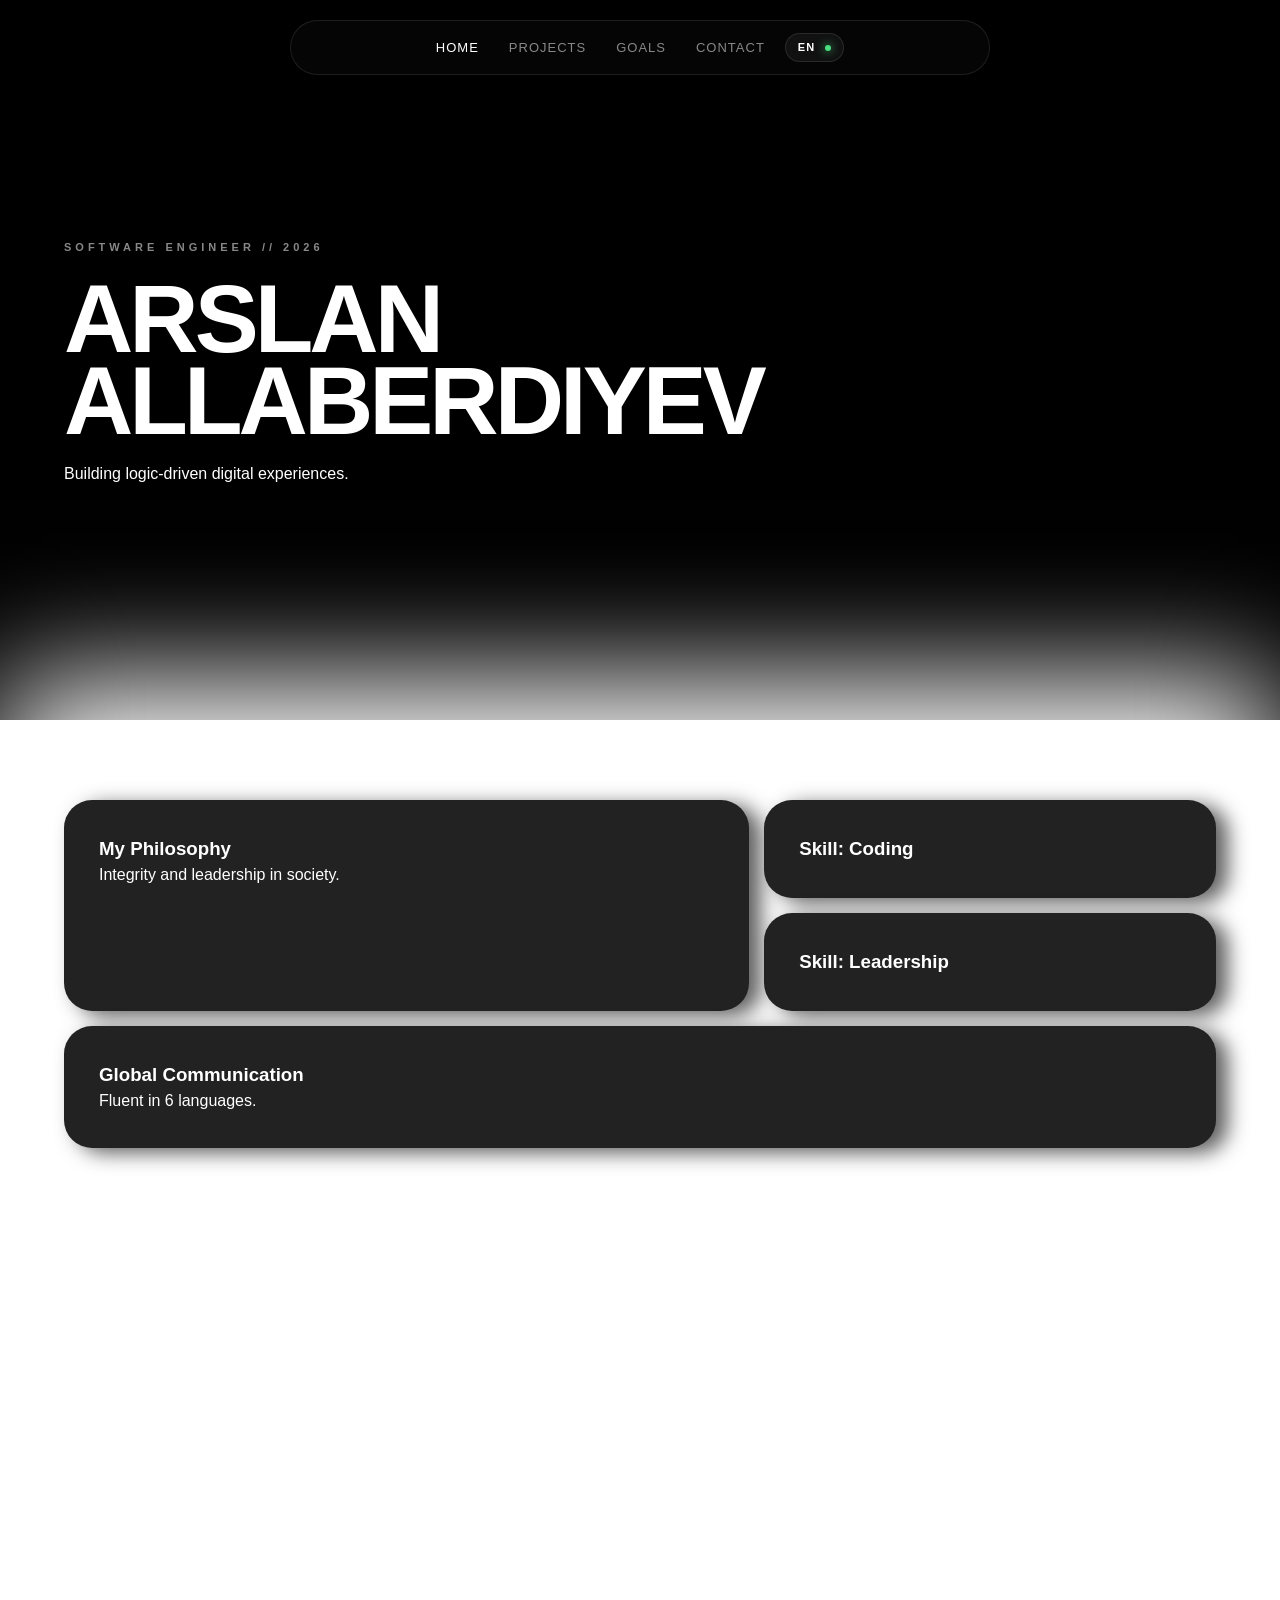
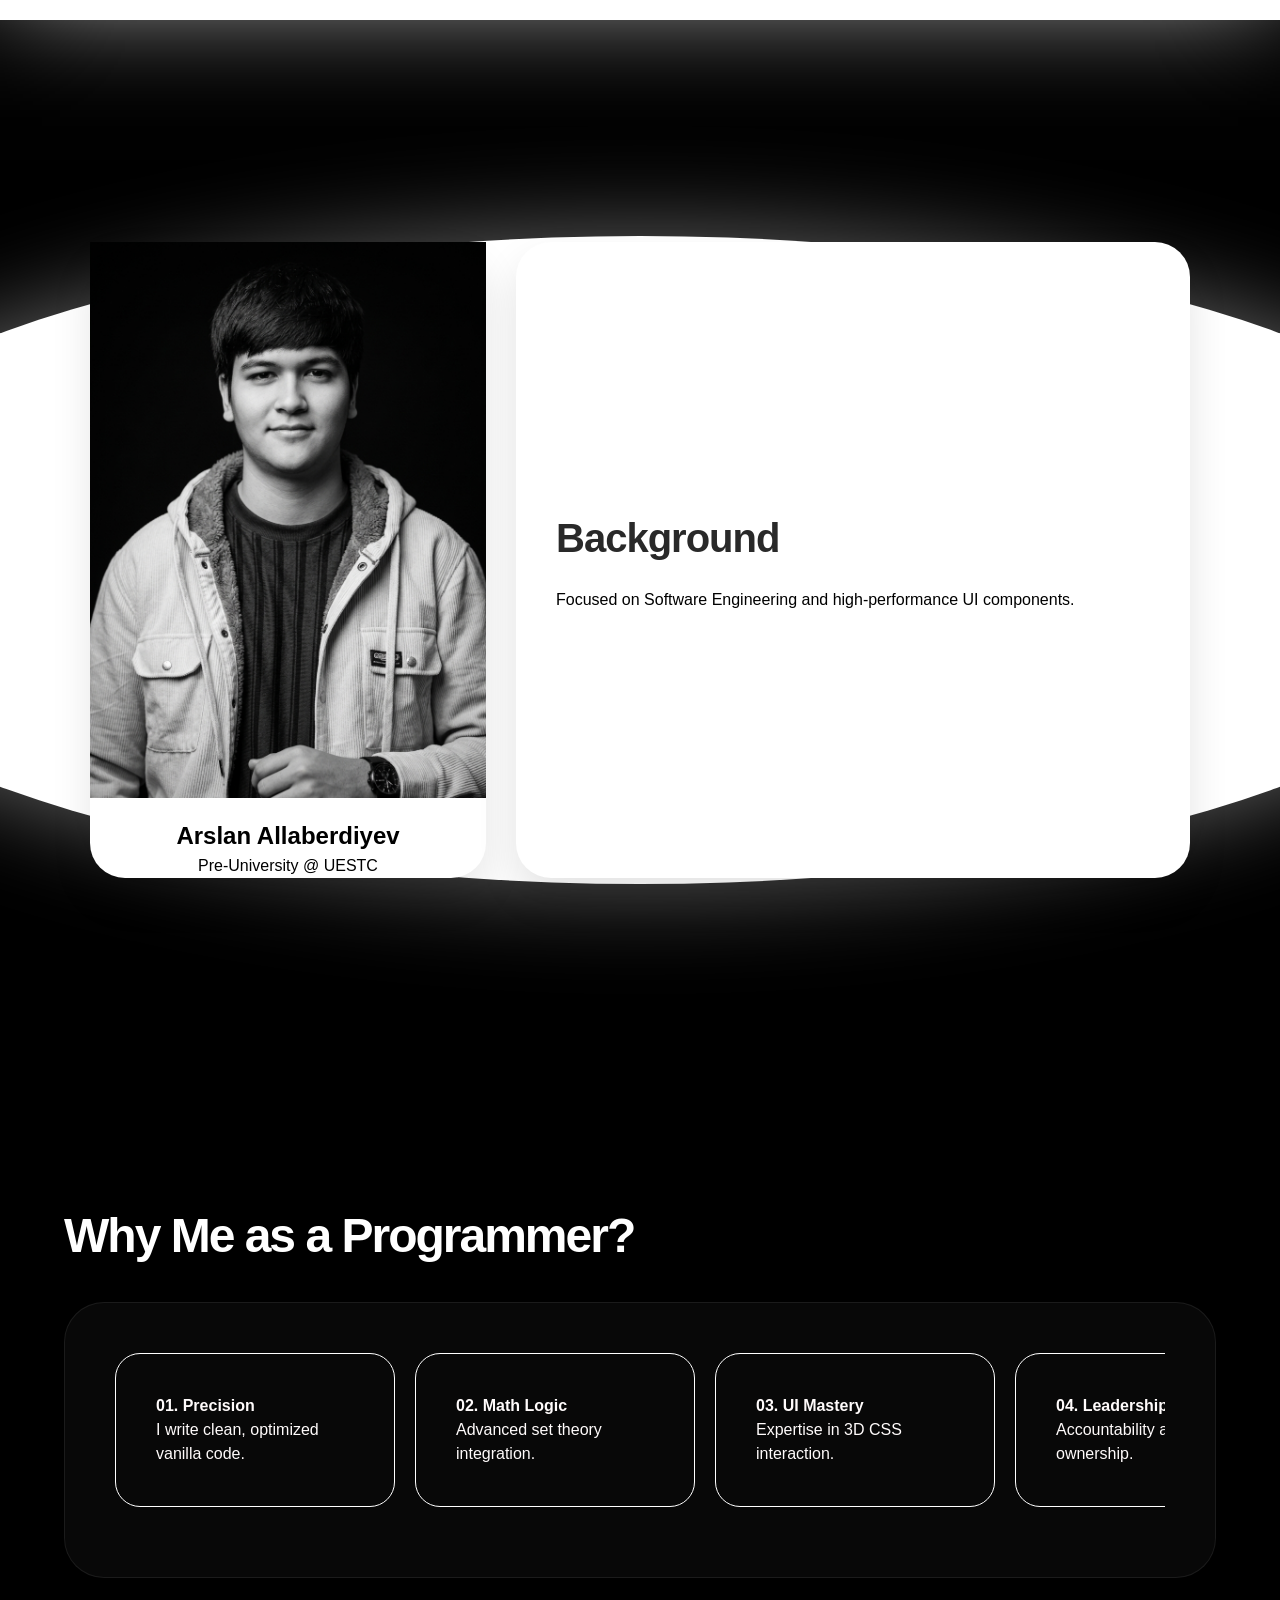
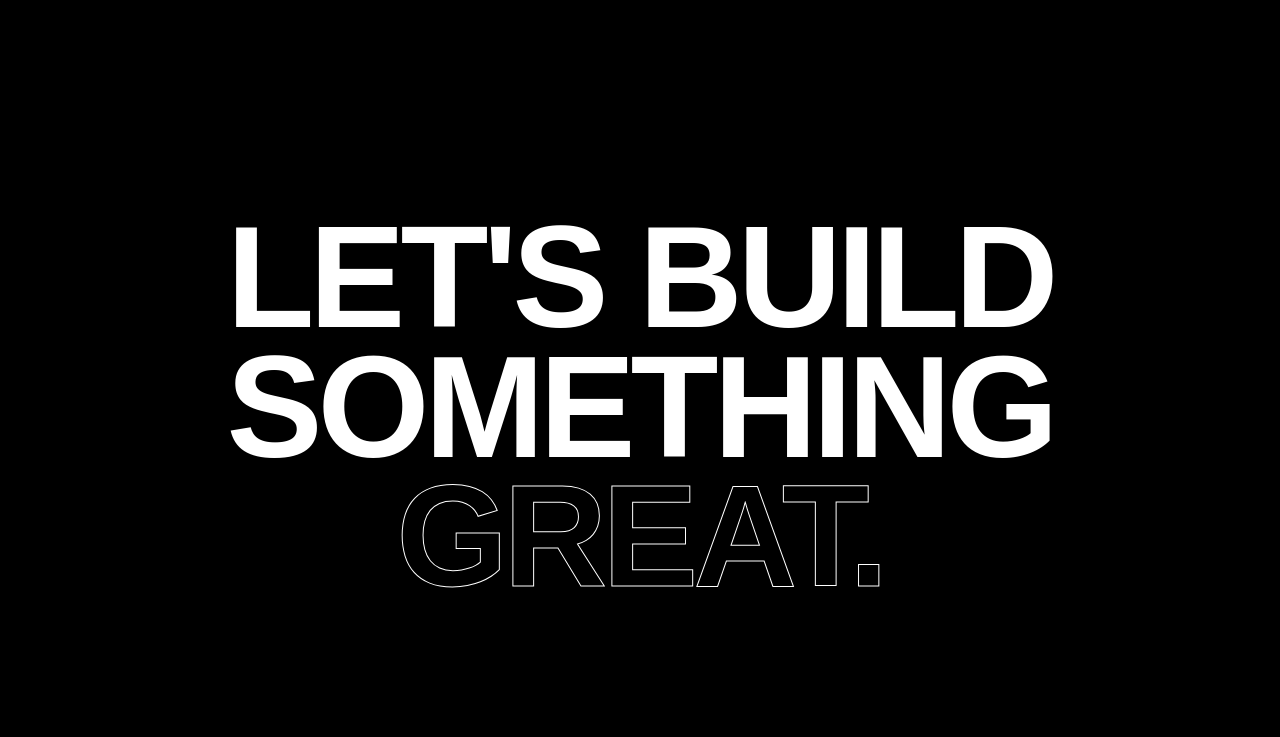
==== index.html @ 882bba83 "Add files via upload This was absolutely brilliant." ====
<!DOCTYPE html>
<html lang="en">
<head>
  <meta charset="UTF-8">
  <meta name="viewport" content="width=device-width, initial-scale=1.0">
  <title>Arslan | Digital Architect</title>
  <link rel="stylesheet" href="style.css">
  <link href="https://fonts.googleapis.com/css2?family=Space+Grotesk:wght@300;400;500;600;700&display=swap" rel="stylesheet">
</head>
<body>

  <nav class="glass-nav">
    <div class="nav-links">
      <a href="index.html" class="active" data-en="Home" data-cn="首页">Home</a>
      <a href="projects.html" data-en="Projects" data-cn="项目">Projects</a>
      <a href="goals.html" data-en="Goals" data-cn="目标">Goals</a>
      <a href="contact.html" data-en="Contact" data-cn="联系方式">Contact</a>
    </div>
    <div class="lang-switch" onclick="toggleLanguage()">
      <span id="lang-text">EN</span>
      <div class="switch-dot"></div>
    </div>
  </nav>

  <section class="intro-section" id="home">
    <div class="intro-content">
      <span class="tag" data-en="SOFTWARE ENGINEER // 2026" data-cn="软件工程师 // 2026">SOFTWARE ENGINEER // 2026</span>
      <h1 data-en="ARSLAN ALLABERDIYEV" data-cn="柏晟华">ARSLAN <br>ALLABERDIYEV</h1>
      <p data-en="Building logic-driven digital experiences." data-cn="构建逻辑驱动的数字化体验。">Building logic-driven digital experiences.</p>
    </div>
  </section>

  <section class="explore-section" id="explore">
    <div class="bento-grid">
      <div class="bento-item w-60 h-2">
        <h3 data-en="My Philosophy" data-cn="我的理念">My Philosophy</h3>
        <p data-en="Integrity and leadership in society." data-cn="社会中的诚信与领导力。">Integrity and leadership in society.</p>
      </div>
      <div class="bento-item w-40 h-1"><h3 data-en="Skill: Coding" data-cn="技能：编程">Skill: Coding</h3></div>
      <div class="bento-item w-40 h-1"><h3 data-en="Skill: Leadership" data-cn="技能：领导力">Skill: Leadership</h3></div>
      <div class="bento-item w-100 h-1">
        <h3 data-en="Global Communication" data-cn="全球沟通">Global Communication</h3>
        <p data-en="Fluent in 6 languages." data-cn="精通六种语言。">Fluent in 6 languages.</p>
      </div>
    </div>
  </section>

  <section class="about-section" id="about">
    <div class="oval-bg"></div>
    <div class="about-container">
      <div class="profile-card">
        <div class="photo-box"><img src="myphoto.jpeg" alt="Arslan" /></div>
        <h2>Arslan Allaberdiyev</h2>
        <p data-en="Pre-University @ UESTC" data-cn="电子科技大学 预科生">Pre-University @ UESTC</p>
      </div>
      <div class="info-card">
        <h3 data-en="Background" data-cn="个人背景">Background</h3>
        <p data-en="Focused on Software Engineering and high-performance UI components. Dedicated to mastering Chinese and Advanced Mathematics." 
           data-cn="专注于软件工程和高性能UI组件。致力于精通汉语和高等数学。">Focused on Software Engineering and high-performance UI components.</p>
      </div>
    </div>
  </section>

  <section class="why-me-section">
    <h2 data-en="Why Me as a Programmer?" data-cn="为什么选择我？">Why Me as a Programmer?</h2>
    <div class="outer-box">
      <div class="scroll-container">
        <div class="reason-box">
          <h4 data-en="01. Precision" data-cn="01. 精确度">01. Precision</h4>
          <p data-en="I write clean, optimized vanilla code." data-cn="我编写整洁、优化的原生代码。">I write clean, optimized vanilla code.</p>
        </div>
        <div class="reason-box">
          <h4 data-en="02. Math Logic" data-cn="02. 数学逻辑">02. Math Logic</h4>
          <p data-en="Advanced set theory integration." data-cn="高等集合论集成。">Advanced set theory integration.</p>
        </div>
        <div class="reason-box">
          <h4 data-en="03. UI Mastery" data-cn="03. UI 精通">03. UI Mastery</h4>
          <p data-en="Expertise in 3D CSS interaction." data-cn="精通 3D CSS 交互设计。">Expertise in 3D CSS interaction.</p>
        </div>
        <div class="reason-box">
          <h4 data-en="04. Leadership" data-cn="04. 领导力">04. Leadership</h4>
          <p data-en="Accountability and ownership." data-cn="责任感与担当。">Accountability and ownership.</p>
        </div>
      </div>
    </div>
  </section>

  <footer class="final-cta">
    <h2 class="big-text" data-en="LET'S BUILD SOMETHING GREAT." data-cn="让我们共同创造卓越。">LET'S BUILD SOMETHING <span class="glow">GREAT.</span></h2>
  </footer>

  <script src="script.js"></script>
</body>
</html>
---- style.css ----
:root {
  --bg-black: #000000;
  --bg-white: #ffffff;
  --glass: rgba(10, 10, 10, 0.57);
  --text-dim: #888;
}

* { margin: 0; padding: 0; box-sizing: border-box; font-family: 'Inter', sans-serif; -webkit-font-smoothing: antialiased; }
body { background: var(--bg-black); color: white; overflow-x: hidden; line-height: 1.5;
  user-select: none; 
  -webkit-tap-highlight-color: transparent;
}

/* --- 1. RESPONSIVE NAV --- */
.glass-nav {
  position: fixed; top: 20px; left: 50%; transform: translateX(-50%);
  width: 90%; max-width: 700px; height: 55px; z-index: 1000;
  background: var(--glass); backdrop-filter: blur(25px);
  border-radius: 100px; border: 1px solid rgba(255,255,255,0.1);
  display: flex; align-items: center; justify-content: center;
}
.nav-links { display: flex; gap: clamp(10px, 3vw, 30px); }
.nav-links a { color: var(--text-dim); text-decoration: none; font-size: 13px; font-weight: 500; transition: 0.3s; text-transform: uppercase; letter-spacing: 1px; }
.nav-links a:hover, .nav-links a.active { color: #fff; }

/* --- 2. INTRO (80vh) --- */
.intro-section {
  height: 80vh; display: flex; align-items: center; padding: 0 5%;
}
.intro-content h1 { font-size: clamp(2.5rem, 10vw, 6rem); line-height: 0.85; letter-spacing: -4px; margin: 20px 0; }
.tag { color: var(--text-dim); font-size: 11px; letter-spacing: 4px; font-weight: 600; }

/* --- 3. EXPLORE (WHITE BENTO) --- */
.explore-section {
  background: var(--bg-white); 
  background: linear-gradient(#FFFFFF, #FFFFFF);
  color: #000; padding: 80px 5%;
  box-shadow: 0 -40px 120px rgba(255, 255, 255, 1);
  min-height: 100vh; position: relative; z-index: 5;
}
.bento-grid {
  display: grid; 
  grid-template-columns: repeat(10, 1fr); 
  gap: 15px; max-width: 1400px; margin: 0 auto;
}
.bento-item { 
  background: #222222; border-radius: 28px; padding: 35px; 
  transition: 0.4s; 
  box-shadow: 12px 5px 20px #222222BA;
  color: #fff;
  font-family: 'Space Grotesk', sans-serif;
}
/* Desktop Grid Sizes */
.w-60 { grid-column: span 6; } .w-40 { grid-column: span 4; } .w-100 { grid-column: span 10; }
.h-2 { grid-row: span 2; }

/* --- 4. ABOUT (OVAL DESIGN) --- */
.about-section {
  background: var(--bg-black); min-height: 120vh; position: relative;
  display: flex; align-items: center; justify-content: center; padding: 100px 5%; overflow: hidden;
}
.oval-bg {
  position: absolute; width: 140%; height: 60%;
  background: var(--bg-white); border-radius: 50%;
  box-shadow: 0 0 100px rgba(255,255,255,0.4); z-index: 1; top: 20%;
}
.about-container {
  z-index: 2; color: #000; display: flex; flex-direction: row; 
  gap: 30px; width: 100%; max-width: 1100px;
}
.profile-card { flex: 1; background: #fff; padding: 0px; border-radius: 35px; text-align: center; box-shadow: 0 20px 40px rgba(0, 0, 0, 0.1); }
.photo-box { width: 100%; aspect-ratio: 1/1.2; background: #F0F0F000; border-radius: 25px; display: flex; align-items: center; justify-content: center; margin-bottom: 20px; font-weight: bold; color: #ccc; }

.info-card { flex: 1.5; padding: 40px; display: flex; flex-direction: column; justify-content: center; color: #000000; 
  background: #FFFFFF;
  border-radius: 35px;
  box-shadow: 0 20px 40px rgba(0, 0, 0, 0.11);
}
.info-card h3 { font-size: 2.5rem; margin-bottom: 20px; letter-spacing: -1px;
color: #292929;}

.photo-box img {
  width: 100%;
}

/* --- 5. WHY ME (SCROLLABLE) --- */
.why-me-section { padding: 100px 5%; max-width: 1400px; margin: 0 auto; }
.why-me-section h2 { font-size: 3rem; margin-bottom: 30px; letter-spacing: -2px; color: #fff; }
.outer-box {
  background: rgba(255,255,255,0.03); border: 1px solid rgba(255,255,255,0.08);
  padding: clamp(20px, 5vw, 50px); border-radius: 40px;
}
.scroll-container {
  display: flex; gap: 20px; overflow-x: auto; padding-bottom: 20px;
  scroll-snap-type: x mandatory; scrollbar-width: none;
}
.reason-box {
  min-width: 280px; flex: 1; scroll-snap-align: start;
  background: transparent; color: #FFFBFB; padding: 40px; border-radius: 25px;
  border: 1px solid #fff;
}

/* --- 6. FOOTER --- */
.final-cta { padding: 15vh 0; text-align: center; }
.big-text { font-size: clamp(3rem, 12vw, 9rem); line-height: 0.9; letter-spacing: -5px; }
.glow { color: transparent; -webkit-text-stroke: 1px #fff; }

/* --- MOBILE RESPONSIVENESS (IPHONE/ANDROID) --- */
@media (max-width: 850px) {
  .bento-grid { grid-template-columns: 1fr; }
  .w-60, .w-40, .w-100 { grid-column: span 1; }
  .h-2 { grid-row: span 1; }
  
  .about-container { flex-direction: column; }
  .oval-bg { width: 200%; height: 50%; top: 25%; }
  
  .intro-section { height: 70vh; }
  .nav-links a { font-size: 11px; margin: 0 5px; }
}

/* --- Language Switcher --- */
.lang-switch {
  margin-left: 20px;
  display: flex;
  align-items: center;
  gap: 10px;
  background: rgba(255, 255, 255, 0.05);
  padding: 5px 12px;
  border-radius: 50px;
  border: 1px solid rgba(255, 255, 255, 0.1);
  cursor: pointer;
  transition: 0.3s;
}

.lang-switch:hover { background: rgba(255, 255, 255, 0.1); }

.switch-dot {
  width: 6px;
  height: 6px;
  background: #4ade80; /* Neon green dot means "active" */
  border-radius: 50%;
  box-shadow: 0 0 10px #4ade80;
}

#lang-text { font-size: 11px; font-weight: bold; letter-spacing: 1px; }

/* --- Project Page Specifics --- */
.project-hero { padding: 120px 5% 40px; }
.glow-text { color: transparent; -webkit-text-stroke: 1px #fff; }

.p-status {
  font-size: 9px;
  border: 1px solid #4ade80;
  color: #4ade80;
  width: fit-content;
  padding: 2px 6px;
  border-radius: 4px;
  margin-bottom: 15px;
}

.tech-stack { display: flex; gap: 10px; margin: 15px 0; }
.tech-stack span { font-size: 10px; color: var(--text-dim); background: rgba(255,255,255,0.05); padding: 4px 8px; border-radius: 4px; 
}

.p-btn {
  display: inline-block;
  margin-top: 200px;
  color: #fff;
  text-decoration: none;
  font-size: 12px;
  border-bottom: 1px solid #000000;
  padding-bottom: 9px;
  transition: 0.3s;
}
.p-btn:hover { letter-spacing: 1px; color: #4ade80; border-color: #4ade80; }

/* Projects Page Specific UI */
.glow-text {
  color: transparent;
  -webkit-text-stroke: 1px #fff;
  text-shadow: 0 0 15px rgba(255, 255, 255, 0.2);
}

.project-card-fx {
  display: flex;
  flex-direction: column;
  justify-content: space-between;
  border: 1px solid rgba(255, 255, 255, 0.08);
}

.p-btn {
  background: #fff;
  color: #000;
  padding: 12px 20px;
  border-radius: 8px;
  font-weight: 700;
  text-decoration: none;
  font-size: 11px;
  letter-spacing: 1px;
  width: fit-content;
  margin-top: auto;
  transition: 0.3s cubic-bezier(0.25, 0.46, 0.45, 0.94);
}

.p-btn:hover {
  background: #4ADE80; /* Neon green on hover */
  transform: translateX(5px);
  box-shadow: 0 0 20px rgba(74, 222, 128, 0.4);
  color: #000;
}

.tech-stack {
  display: flex;
  flex-wrap: wrap;
  gap: 8px;
  margin: 15px 0;
}

.tech-stack span {
  font-size: 9px;
  color: #888;
  background: rgba(255, 255, 255, 0.05);
  padding: 4px 10px;
  border-radius: 100px;
  border: 1px solid rgba(255, 255, 255, 0.1);
}

.text1 {
  height: 50px;
  width: 85%;
  display: flex;
  align-items: center;
  justify-content: start;
  margin-bottom: 20px;
  border-bottom: 1px solid #FFFFFF;
}
.text1 h3{
  margin-left: 12px;
  font-size: 27px;
  color: #FFFFFF;
}

/* --- GOALS PAGE DESIGN --- */
.goals-hero { padding: 140px 5% 60px; }

.timeline-container {
  position: relative;
  max-width: 1000px;
  margin: 50px auto;
  padding: 40px 20px;
}

/* The vertical line in the center */
.timeline-line {
  position: absolute;
  left: 50%;
  top: 0;
  width: 1px;
  height: 100%;
  background: linear-gradient(to bottom, transparent, rgba(255,255,255,0.2), transparent);
  transform: translateX(-50%);
}

.timeline-item {
  width: 50%;
  padding: 20px 40px;
  position: relative;
  margin-bottom: 50px;
}

.timeline-item.left { left: 0; text-align: right; }
.timeline-item.right { left: 50%; text-align: left; }

.time-marker {
  font-family: 'Space Grotesk', sans-serif;
  font-weight: 700;
  font-size: 14px;
  color: #fff;
  margin-bottom: 10px;
  letter-spacing: 2px;
}

.goal-card {
  background: rgba(255, 255, 255, 0.03);
  border: 1px solid rgba(255, 255, 255, 0.08);
  padding: 30px;
  border-radius: 24px;
  transition: 0.4s cubic-bezier(0.25, 0.46, 0.45, 0.94);
  backdrop-filter: blur(10px);
}

.goal-card:hover {
  background: rgba(255, 255, 255, 0.06);
  border-color: #fff;
  transform: scale(1.02);
}

.highlight-card {
  border-color: #4ade8055;
  box-shadow: 0 0 30px rgba(74, 222, 128, 0.1);
}

.goal-status {
  font-size: 9px;
  background: #fff;
  color: #000;
  padding: 3px 8px;
  border-radius: 4px;
  font-weight: 800;
  display: inline-block;
  margin-bottom: 15px;
}

.goal-tags {
  display: flex;
  gap: 10px;
  margin-top: 20px;
  justify-content: inherit;
}

.goal-tags span {
  font-size: 10px;
  color: #888;
  border: 1px solid rgba(255, 255, 255, 0.1);
  padding: 4px 10px;
  border-radius: 100px;
}

/* Mobile Fix for Timeline */
@media (max-width: 768px) {
  .timeline-line { left: 20px; }
  .timeline-item { width: 100%; left: 0 !important; text-align: left !important; padding-left: 50px; }
  .goal-tags { justify-content: flex-start; }
}

.underline{
  text-decoration: underline;
  text-transform: capitalize;
}

/* --- CONTACT PAGE DESIGN --- */
.contact-hero { padding: 140px 5% 40px; }

.contact-main {
  display: flex;
  flex-direction: column;
  justify-content: center;
  background: #fff !important;
  color: #000 !important;
}

.email-display {
  font-size: clamp(1.2rem, 4vw, 2rem);
  font-weight: 700;
  margin: 20px 0;
  letter-spacing: -1px;
}

.social-links {
  display: flex;
  flex-direction: column;
  justify-content: center;
  gap: 10px;
}

.social-links a {
  color: #fff;
  text-decoration: none;
  font-size: 14px;
  font-weight: 600;
  padding: 5px 0;
  border-bottom: 1px solid rgba(255,255,255,0.1);
  transition: 0.3s;
}

.social-links a:hover {
  color: #4ade80;
  padding-left: 5px;
}

.timezone-box {
  display: flex;
  align-items: center;
  justify-content: center;
  background: rgba(255,255,255,0.02) !important;
}

.time-flex {
  display: flex;
  align-items: center;
  gap: 20px;
}

.time-flex p { font-size: 10px; color: #888; letter-spacing: 2px; }

#local-time { font-variant-numeric: tabular-nums; color: #fff; }

@media (max-width: 850px) {
  .time-flex { flex-direction: column; gap: 5px; }
}

.student-id-card {
  background: linear-gradient(90deg, rgba(255,255,255,0.02), rgba(255,255,255,0.05)) !important;
  border: 1px dashed rgba(255,255,255,0.1) !important;
}

#id-display {
  font-family: 'Space Grotesk', sans-serif;
  letter-spacing: 4px;
  color: #888;
  font-size: clamp(1rem, 3vw, 1.5rem);
}
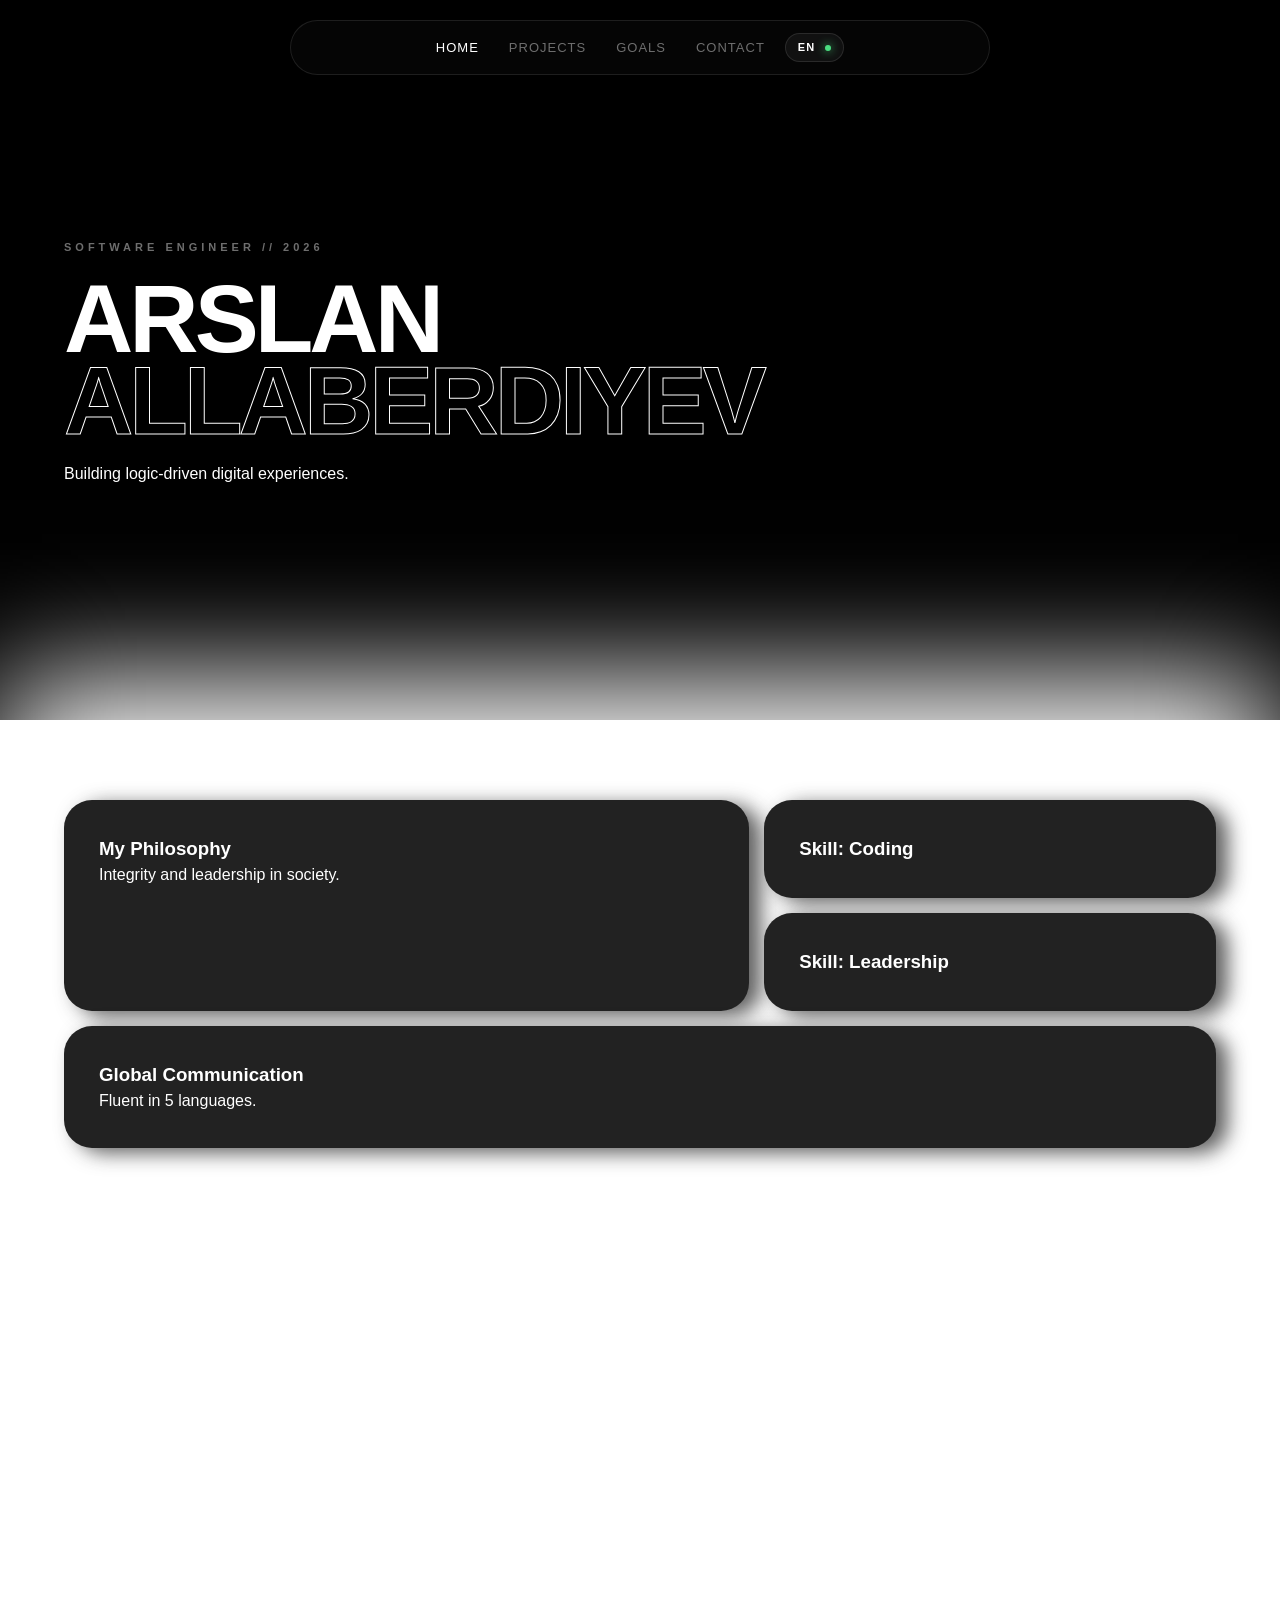
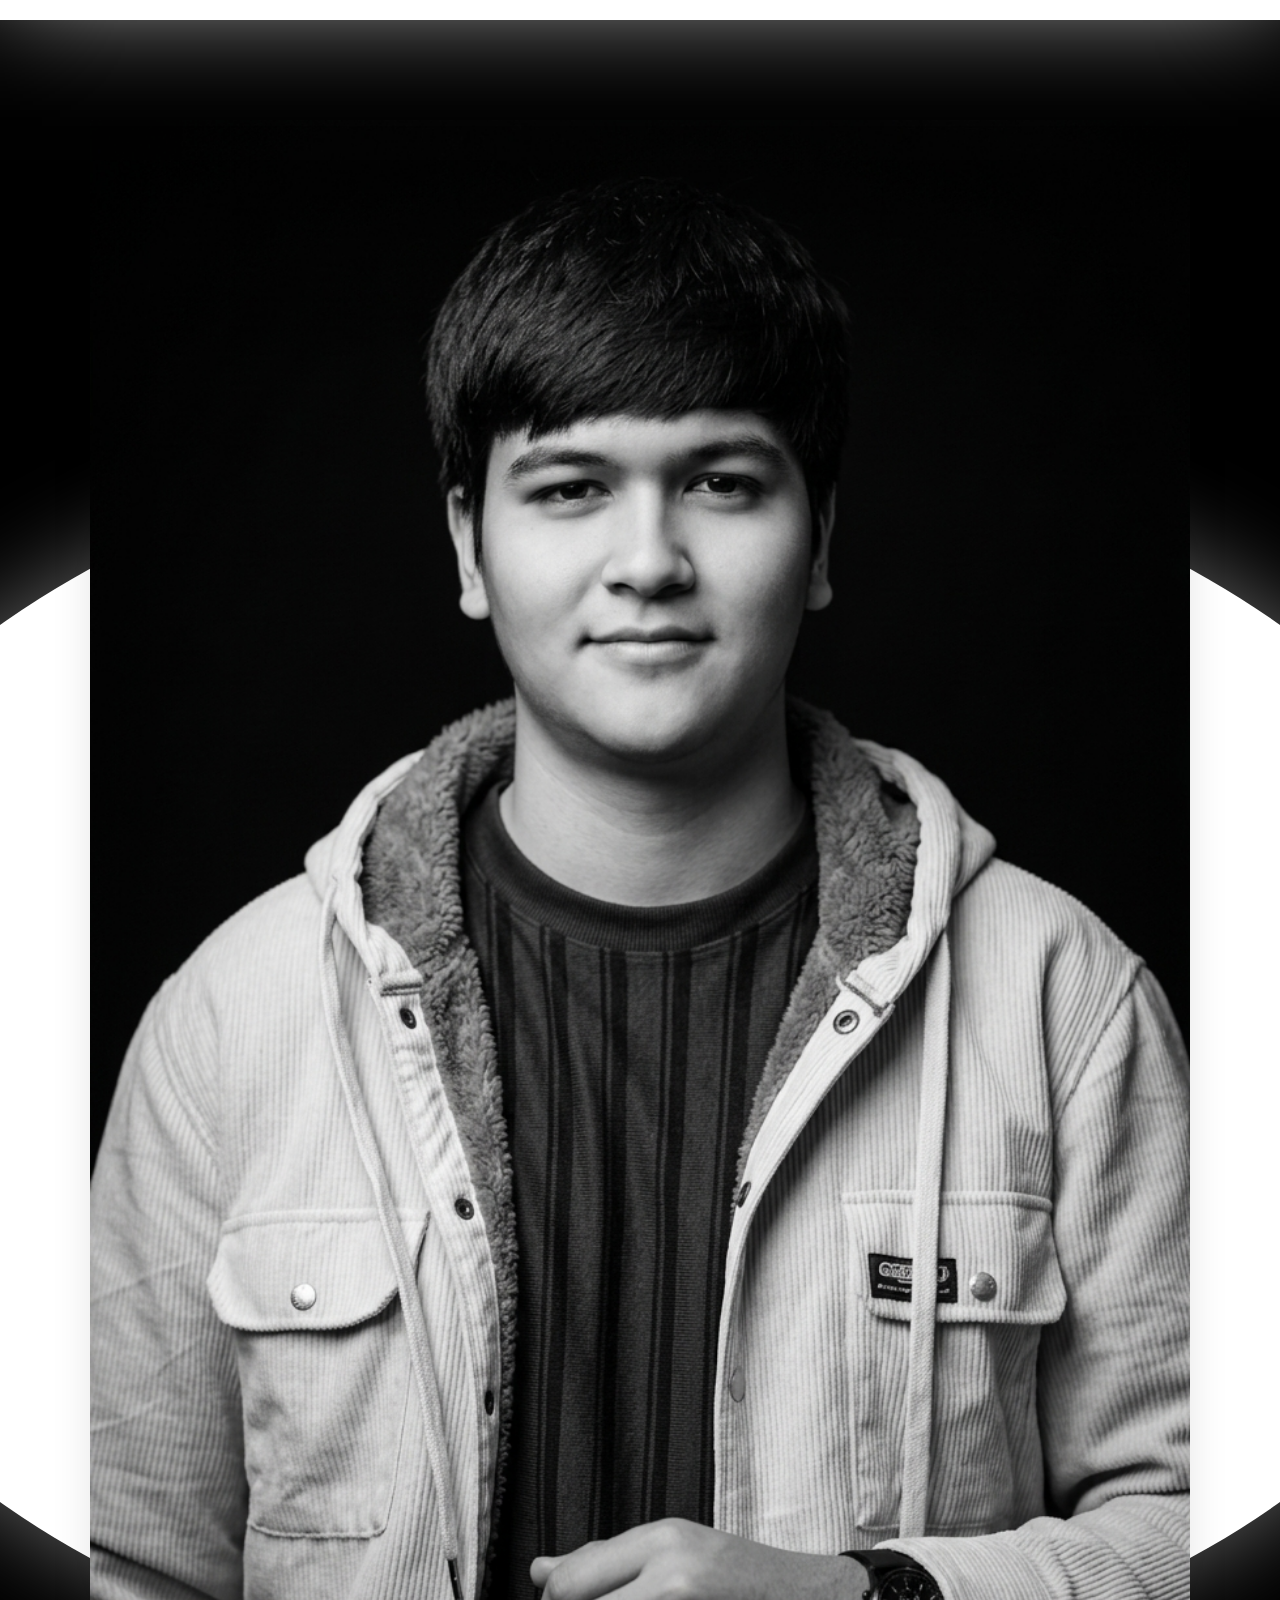
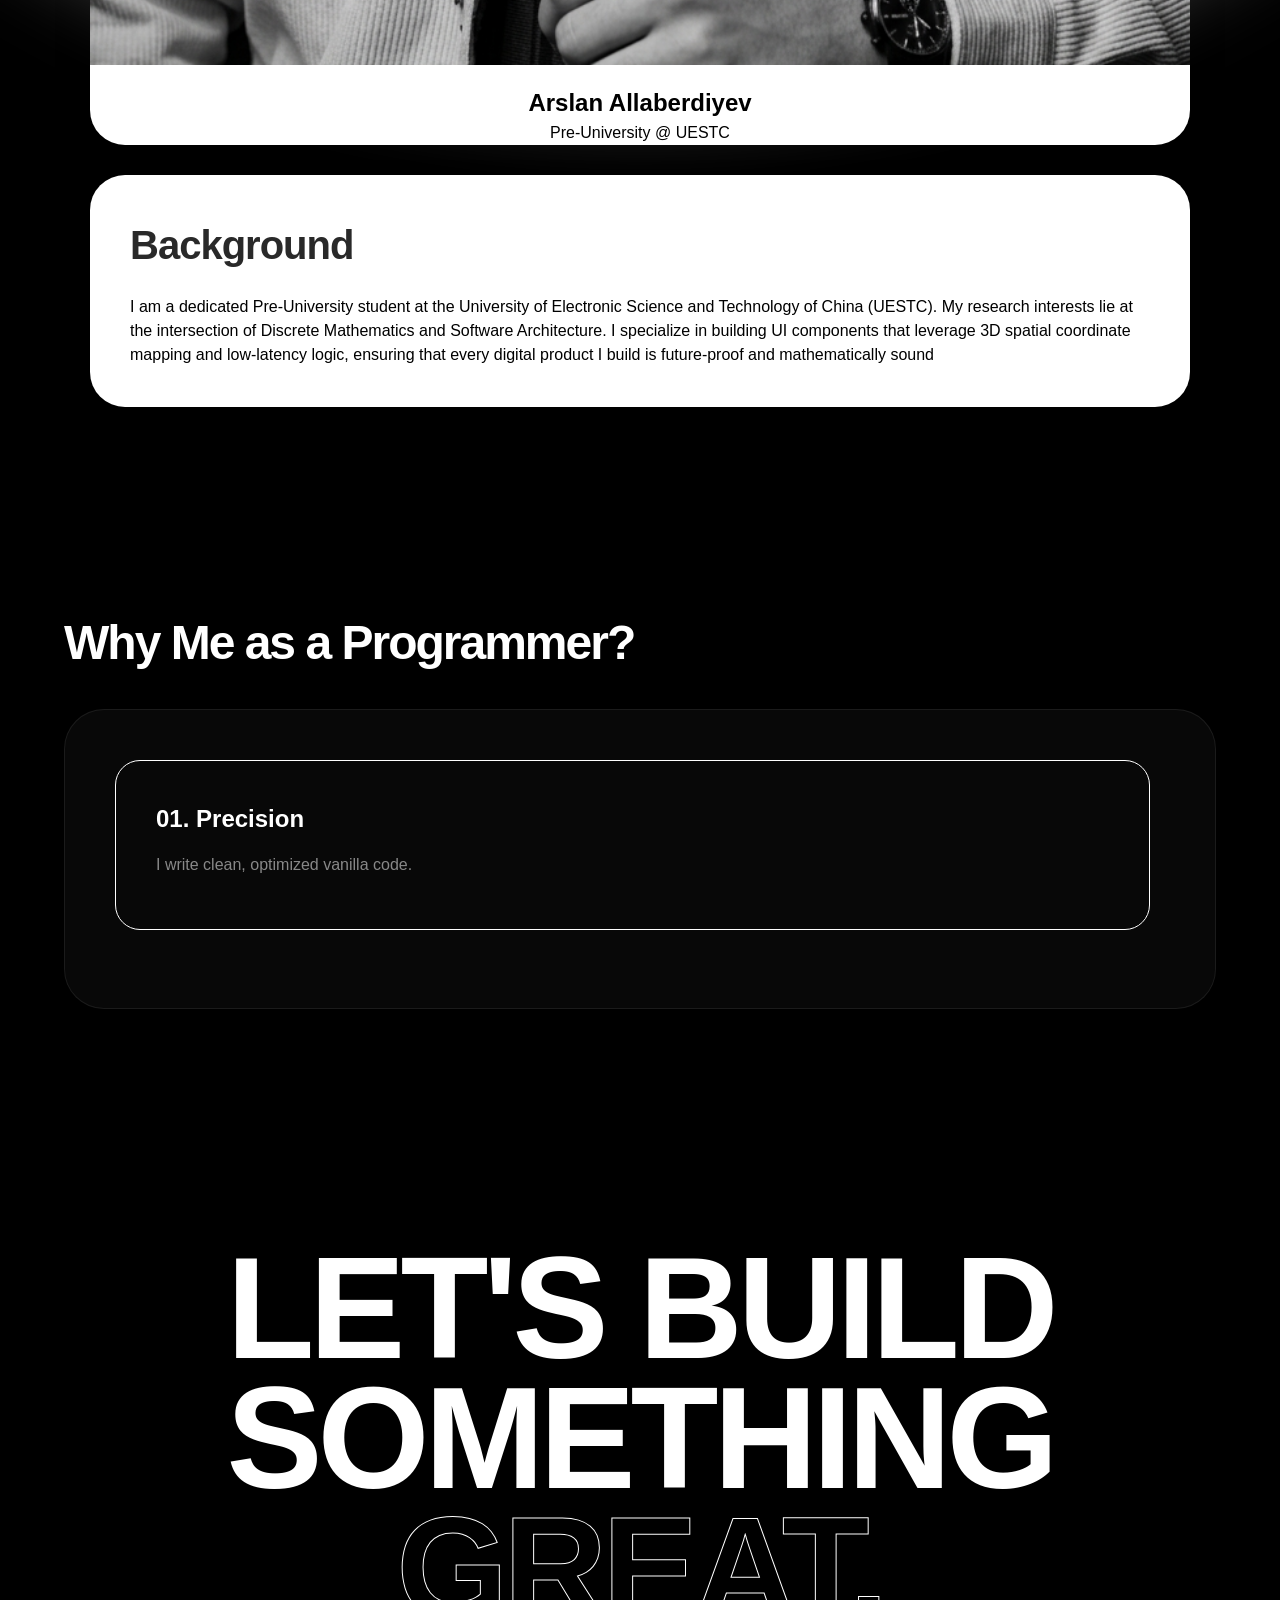
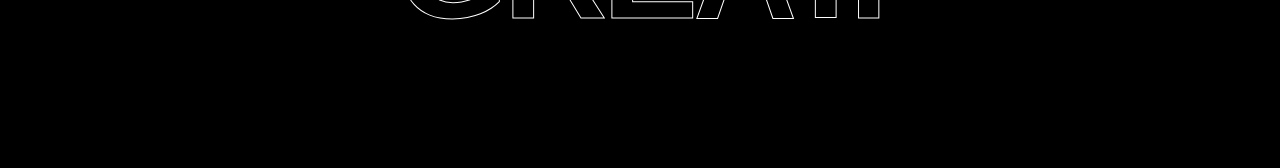
==== commit 7eb315c1: "Add files via upload" ====
--- a/index.html
+++ b/index.html
@@ -25,7 +25,7 @@
   <section class="intro-section" id="home">
     <div class="intro-content">
       <span class="tag" data-en="SOFTWARE ENGINEER // 2026" data-cn="软件工程师 // 2026">SOFTWARE ENGINEER // 2026</span>
-      <h1 data-en="ARSLAN ALLABERDIYEV" data-cn="柏晟华">ARSLAN <br>ALLABERDIYEV</h1>
+      <h1 data-en="ARSLAN <span class='glow'>ALLABERDIYEV</span>" data-cn="柏晟华">ARSLAN <br><span class="glow">ALLABERDIYEV</span></h1>
       <p data-en="Building logic-driven digital experiences." data-cn="构建逻辑驱动的数字化体验。">Building logic-driven digital experiences.</p>
     </div>
   </section>
@@ -40,7 +40,7 @@
       <div class="bento-item w-40 h-1"><h3 data-en="Skill: Leadership" data-cn="技能：领导力">Skill: Leadership</h3></div>
       <div class="bento-item w-100 h-1">
         <h3 data-en="Global Communication" data-cn="全球沟通">Global Communication</h3>
-        <p data-en="Fluent in 6 languages." data-cn="精通六种语言。">Fluent in 6 languages.</p>
+        <p data-en="Fluent in 5 languages." data-cn="精通五种语言。">Fluent in 5 languages.</p>
       </div>
     </div>
   </section>
@@ -55,13 +55,13 @@
       </div>
       <div class="info-card">
         <h3 data-en="Background" data-cn="个人背景">Background</h3>
-        <p data-en="Focused on Software Engineering and high-performance UI components. Dedicated to mastering Chinese and Advanced Mathematics." 
-           data-cn="专注于软件工程和高性能UI组件。致力于精通汉语和高等数学。">Focused on Software Engineering and high-performance UI components.</p>
+        <p data-en="I am a dedicated Pre-University student at the University of Electronic Science and Technology of China (UESTC). My research interests lie at the intersection of Discrete Mathematics and Software Architecture. I specialize in building UI components that leverage 3D spatial coordinate mapping and low-latency logic, ensuring that every digital product I build is future-proof and mathematically sound." 
+           data-cn="我是电子科技大学（UESTC）的一名大学预科学生，学习成绩优异。我的研究兴趣在于离散数学和软件架构的交叉领域。我专注于构建利用三维空间坐标映射和低延迟逻辑的用户界面组件，确保我开发的每一个数字产品都具有前瞻性和数学上的严谨性。">I am a dedicated Pre-University student at the University of Electronic Science and Technology of China (UESTC). My research interests lie at the intersection of Discrete Mathematics and Software Architecture. I specialize in building UI components that leverage 3D spatial coordinate mapping and low-latency logic, ensuring that every digital product I build is future-proof and mathematically sound</p>
       </div>
     </div>
   </section>
 
-  <section class="why-me-section">
+<section class="why-me-section">
     <h2 data-en="Why Me as a Programmer?" data-cn="为什么选择我？">Why Me as a Programmer?</h2>
     <div class="outer-box">
       <div class="scroll-container">
@@ -70,7 +70,7 @@
           <p data-en="I write clean, optimized vanilla code." data-cn="我编写整洁、优化的原生代码。">I write clean, optimized vanilla code.</p>
         </div>
         <div class="reason-box">
-          <h4 data-en="02. Math Logic" data-cn="02. 数学逻辑">02. Math Logic</h4>
+         <h4 data-en="02. Math Logic" data-cn="02. 数学逻辑">02. Math Logic</h4>
           <p data-en="Advanced set theory integration." data-cn="高等集合论集成。">Advanced set theory integration.</p>
         </div>
         <div class="reason-box">
@@ -86,9 +86,9 @@
   </section>
 
   <footer class="final-cta">
-    <h2 class="big-text" data-en="LET'S BUILD SOMETHING GREAT." data-cn="让我们共同创造卓越。">LET'S BUILD SOMETHING <span class="glow">GREAT.</span></h2>
+    <h2 class="big-text" data-en="LET'S BUILD SOMETHING <span class='glow'>GREAT.</span>" data-cn="让我们共同创造卓越。">LET'S BUILD SOMETHING <span class="glow">GREAT.</span></h2>
   </footer>
 
   <script src="script.js"></script>
 </body>
-</html>
+</html>
--- a/style.css
+++ b/style.css
@@ -2,7 +2,7 @@
   --bg-black: #000000;
   --bg-white: #ffffff;
   --glass: rgba(10, 10, 10, 0.57);
-  --text-dim: #888;
+  --text-dim: #6E6E6E;
 }
 
 * { margin: 0; padding: 0; box-sizing: border-box; font-family: 'Inter', sans-serif; -webkit-font-smoothing: antialiased; }
@@ -19,7 +19,7 @@
   border-radius: 100px; border: 1px solid rgba(255,255,255,0.1);
   display: flex; align-items: center; justify-content: center;
 }
-.nav-links { display: flex; gap: clamp(10px, 3vw, 30px); }
+.nav-links { display: flex; gap: clamp(10px, 3vw, 30px); align-items: center;}
 .nav-links a { color: var(--text-dim); text-decoration: none; font-size: 13px; font-weight: 500; transition: 0.3s; text-transform: uppercase; letter-spacing: 1px; }
 .nav-links a:hover, .nav-links a.active { color: #fff; }
 
@@ -35,8 +35,8 @@
   background: var(--bg-white); 
   background: linear-gradient(#FFFFFF, #FFFFFF);
   color: #000; padding: 80px 5%;
+  min-height: 100vh; position: relative; z-index: 5;
   box-shadow: 0 -40px 120px rgba(255, 255, 255, 1);
-  min-height: 100vh; position: relative; z-index: 5;
 }
 .bento-grid {
   display: grid; 
@@ -65,7 +65,7 @@
   box-shadow: 0 0 100px rgba(255,255,255,0.4); z-index: 1; top: 20%;
 }
 .about-container {
-  z-index: 2; color: #000; display: flex; flex-direction: row; 
+  z-index: 2; color: #000; display: flex; flex-direction: column; 
   gap: 30px; width: 100%; max-width: 1100px;
 }
 .profile-card { flex: 1; background: #fff; padding: 0px; border-radius: 35px; text-align: center; box-shadow: 0 20px 40px rgba(0, 0, 0, 0.1); }
@@ -84,22 +84,74 @@
 }
 
 /* --- 5. WHY ME (SCROLLABLE) --- */
-.why-me-section { padding: 100px 5%; max-width: 1400px; margin: 0 auto; }
-.why-me-section h2 { font-size: 3rem; margin-bottom: 30px; letter-spacing: -2px; color: #fff; }
+.why-me-section {
+  padding: 100px 5%;
+  max-width: 1400px; 
+  margin: 0 auto; 
+}
+
+.why-me-section h2 { 
+  font-size: 3rem;
+  margin-bottom: 30px;
+  letter-spacing: -2px; 
+  color: #fff;
+}
+
 .outer-box {
-  background: rgba(255,255,255,0.03); border: 1px solid rgba(255,255,255,0.08);
-  padding: clamp(20px, 5vw, 50px); border-radius: 40px;
-}
+  background: rgba(255,255,255,0.03);
+  border: 1px solid rgba(255,255,255,0.08);
+  padding: clamp(20px, 5vw, 50px); 
+  border-radius: 40px;
+  height: 300px;
+  overflow: hidden;
+}
+
 .scroll-container {
-  display: flex; gap: 20px; overflow-x: auto; padding-bottom: 20px;
-  scroll-snap-type: x mandatory; scrollbar-width: none;
-}
+  display: flex; 
+  flex-direction: column;
+  gap: 20px; 
+  overflow-y: auto;
+  scroll-snap-type: y mandatory; 
+  height: 100%;
+  padding-right: 15px;
+}
+
+.scroll-container::-webkit-scrollbar {
+  width: 4px;
+}
+.scroll-container::-webkit-scrollbar-thumb {
+  background: rgba(255,255,255,0.2);
+  border-radius: 10px;
+}
+
 .reason-box {
-  min-width: 280px; flex: 1; scroll-snap-align: start;
-  background: transparent; color: #FFFBFB; padding: 40px; border-radius: 25px;
+  width: 100%; 
+  min-height: 170px;
+  scroll-snap-align: start;
+  background: transparent;
+  color: #FFFFFF; 
+  padding: 40px;
+  border-radius: 25px;
   border: 1px solid #fff;
-}
-
+  transition: 0.4s cubic-bezier(0.22, 1, 0.36, 1); 
+}
+
+.reason-box:hover { 
+  border-color: #fff; 
+  background: rgba(255,255,255,0.05); 
+  transform: scale(0.99); /* Slight "press" effect */
+}
+
+.reason-box h4 {
+  font-size: 1.5rem;
+  margin-bottom: 15px;
+  color: #fff;
+}
+
+.reason-box p {
+  color: #888;
+  line-height: 1.6;
+}
 /* --- 6. FOOTER --- */
 .final-cta { padding: 15vh 0; text-align: center; }
 .big-text { font-size: clamp(3rem, 12vw, 9rem); line-height: 0.9; letter-spacing: -5px; }
@@ -108,7 +160,7 @@
 /* --- MOBILE RESPONSIVENESS (IPHONE/ANDROID) --- */
 @media (max-width: 850px) {
   .bento-grid { grid-template-columns: 1fr; }
-  .w-60, .w-40, .w-100 { grid-column: span 1; }
+  .w-60, .w-40, .w-50, .w-100 { grid-column: span 1; }
   .h-2 { grid-row: span 1; }
   
   .about-container { flex-direction: column; }
@@ -156,6 +208,7 @@
   padding: 2px 6px;
   border-radius: 4px;
   margin-bottom: 15px;
+  display: inline-block;
 }
 
 .tech-stack { display: flex; gap: 10px; margin: 15px 0; }
@@ -198,8 +251,9 @@
   font-size: 11px;
   letter-spacing: 1px;
   width: fit-content;
-  margin-top: auto;
+  margin-top: 10px;
   transition: 0.3s cubic-bezier(0.25, 0.46, 0.45, 0.94);
+  display: inline-block;
 }
 
 .p-btn:hover {
@@ -402,6 +456,8 @@
 .student-id-card {
   background: linear-gradient(90deg, rgba(255,255,255,0.02), rgba(255,255,255,0.05)) !important;
   border: 1px dashed rgba(255,255,255,0.1) !important;
+  display: flex;
+  justify-content: center;
 }
 
 #id-display {
